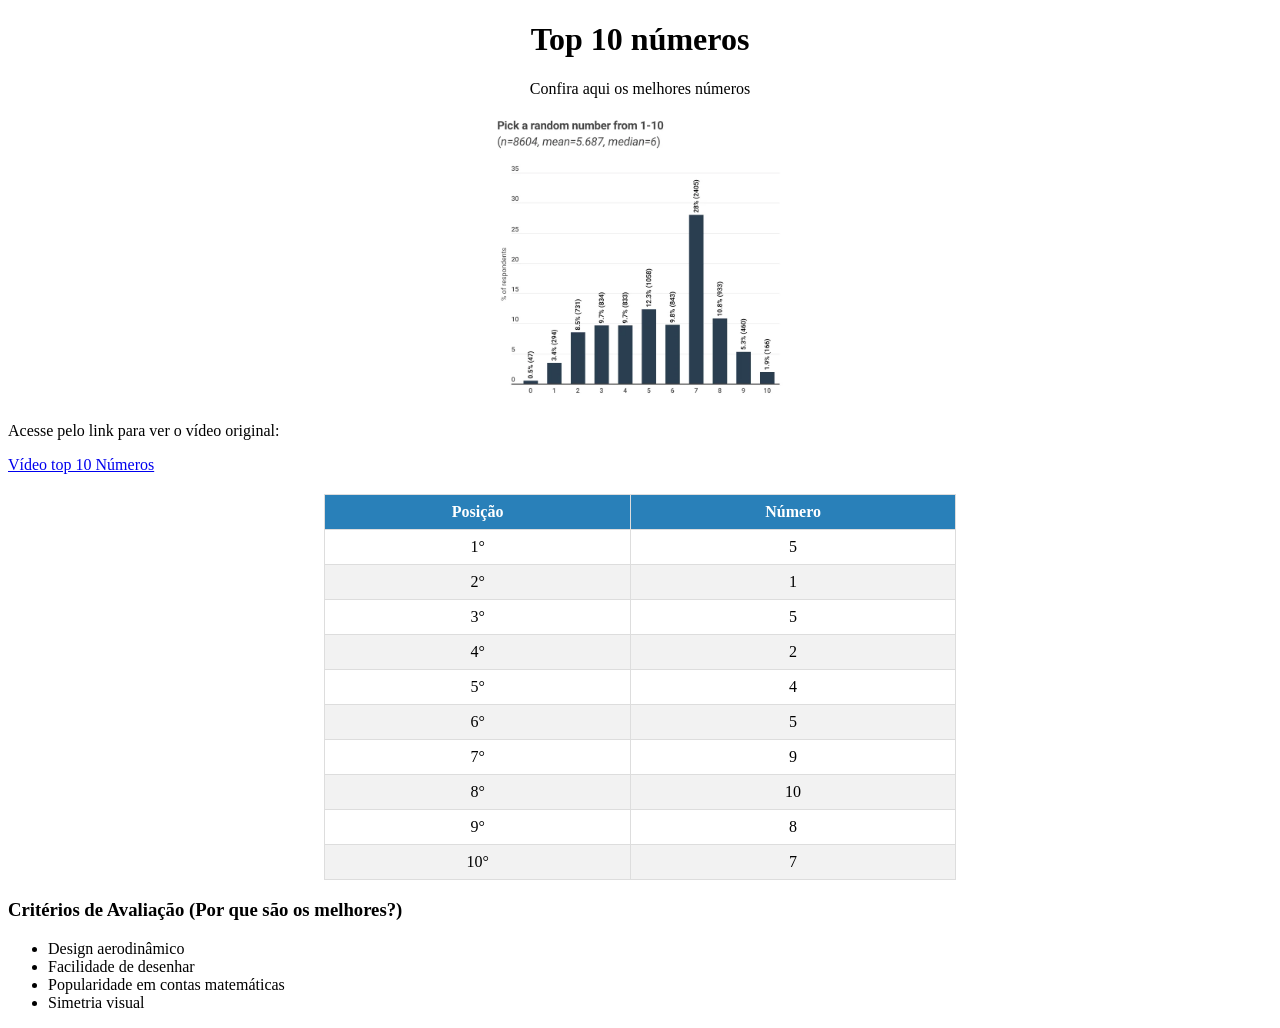
==== atividade1Web/index.html @ c866eee4 "first" ====
<!DOCTYPE html>
<html lang="en">
  <head>
    <meta charset="UTF-8">
    <meta name="viewport" content="width=device-width, initial-scale=1.0">
  <title>Atividade 1 Web</title>
<style>
  .body {
    text-align: center;
  }
  table {
    margin: 0 auto;
    border-collapse: collapse;
    width: 50%;
    margin-top: 20px;
    background-color: white;
  }
  th, td {
    border: 1px solid #ddd;
    padding: 8px;
    text-align: center;
  }
  th {
    background-color: #2980b9; 
    color: white;
  }
  tr:nth-child(even) {
    background-color: #f2f2f2; 
  }
</style>
</head>
<body>

<div class="body">
    <h1>Top 10 números</h1>
    <p>Confira aqui os melhores números</p>
    <img src="assets\topimagens.jpeg" alt="Imagem de Números" class="image" width="300">
</div>

<div>
    <p>Acesse pelo link para ver o vídeo original:</p>
    <a href="https://youtu.be/oapbSuUR65g?si=wjtFYexjU6cAQav6" class="link" target="_blank">Vídeo top 10 Números</a>
</div>  

<div>
  <table>
    <thead>
      <tr>
        <th>Posição</th>
        <th>Número</th>
      </tr>
    </thead>
    <tbody>
      <tr>
        <td>1°</td>
        <td>5</td>
      </tr> <tr>
        <td>2°</td>
        <td>1</td>
      </tr>
      <tr>
        <td>3°</td>
        <td>5</td>
      </tr>
      <tr>
        <td>4°</td>
        <td>2</td>
      </tr>
      <tr>
        <td>5°</td>
        <td>4</td>
      </tr>
      <tr>
        <td>6°</td>
        <td>5</td>
      </tr>
      <tr>
        <td>7°</td>
        <td>9</td>
      </tr>
      <tr>
        <td>8°</td>
        <td>10</td>
      </tr>
      <tr>
        <td>9°</td>
        <td>8</td>
      </tr>
      <tr>
        <td>10°</td>
        <td>7</td>
      </tr>
    </tbody>
  </table>
</div>

<div>
    <h3>Critérios de Avaliação (Por que são os melhores?)</h3>
    <ul style="text-align: left;"">
        <li>Design aerodinâmico</li>
        <li>Facilidade de desenhar</li>
        <li>Popularidade em contas matemáticas</li>
        <li>Simetria visual</li>
    </ul>
</div>

</body>
</html>
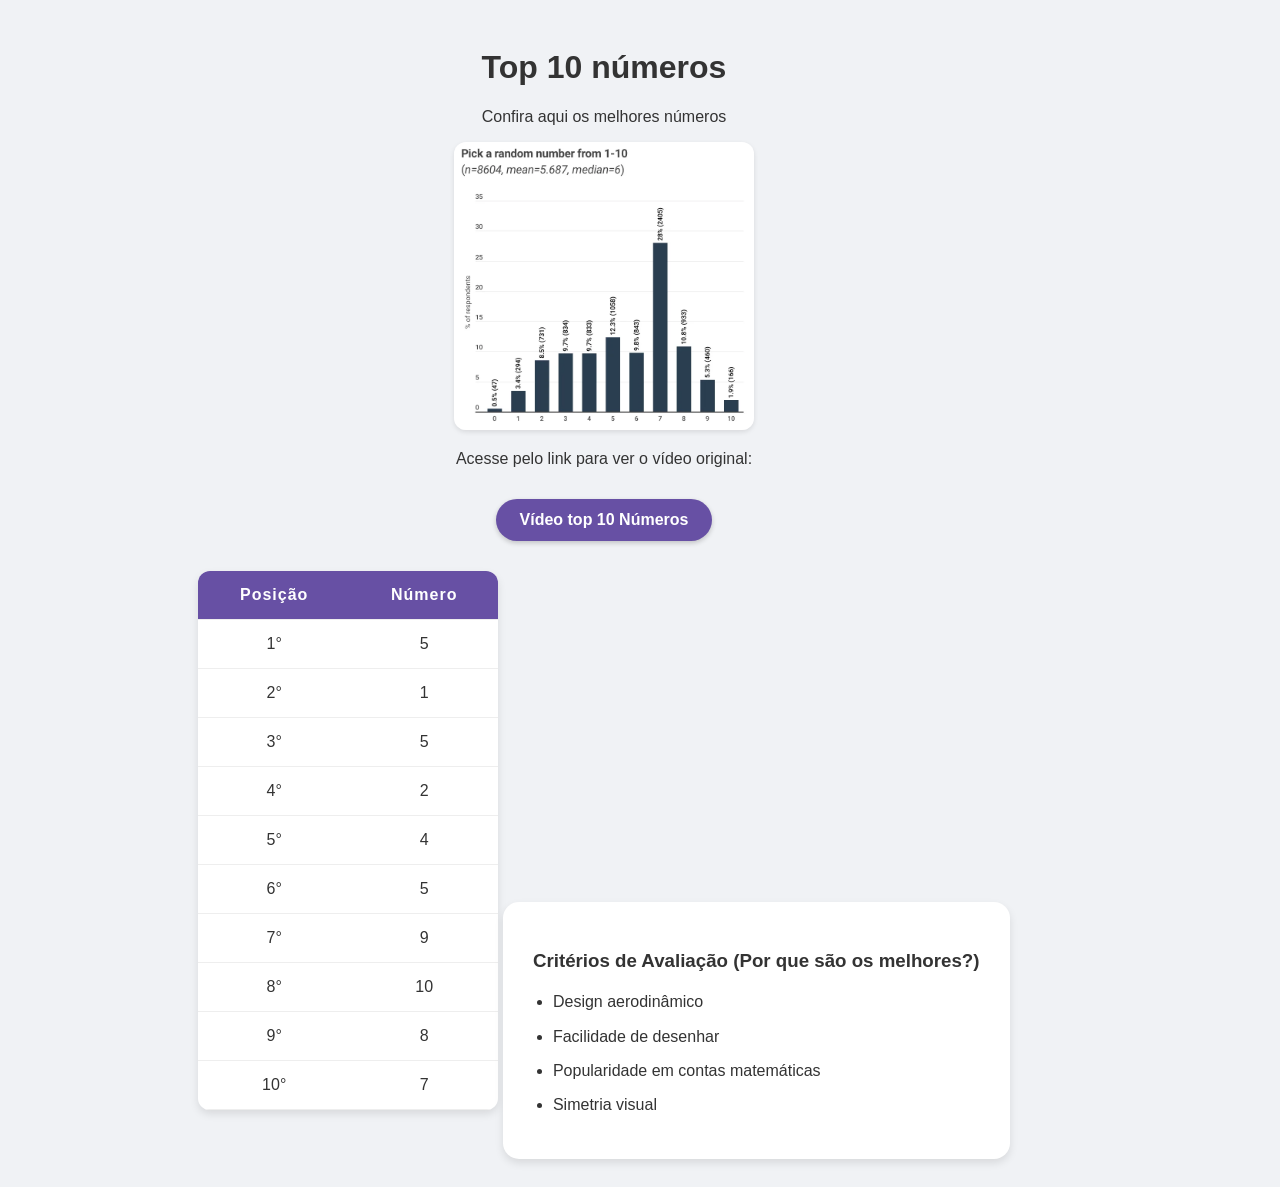
==== commit 9447ea1b: "create - style.css" ====
--- a/atividade1Web/index.html
+++ b/atividade1Web/index.html
@@ -4,30 +4,8 @@
     <meta charset="UTF-8">
     <meta name="viewport" content="width=device-width, initial-scale=1.0">
   <title>Atividade 1 Web</title>
-<style>
-  .body {
-    text-align: center;
-  }
-  table {
-    margin: 0 auto;
-    border-collapse: collapse;
-    width: 50%;
-    margin-top: 20px;
-    background-color: white;
-  }
-  th, td {
-    border: 1px solid #ddd;
-    padding: 8px;
-    text-align: center;
-  }
-  th {
-    background-color: #2980b9; 
-    color: white;
-  }
-  tr:nth-child(even) {
-    background-color: #f2f2f2; 
-  }
-</style>
+
+    <link rel="stylesheet" href="style.css">
 </head>
 <body>
 
@@ -42,7 +20,7 @@
     <a href="https://youtu.be/oapbSuUR65g?si=wjtFYexjU6cAQav6" class="link" target="_blank">Vídeo top 10 Números</a>
 </div>  
 
-<div>
+<div class="tabela">
   <table>
     <thead>
       <tr>
@@ -94,7 +72,7 @@
   </table>
 </div>
 
-<div>
+<div class="criterios">
     <h3>Critérios de Avaliação (Por que são os melhores?)</h3>
     <ul style="text-align: left;"">
         <li>Design aerodinâmico</li>
--- a/atividade1Web/style.css
+++ b/atividade1Web/style.css
@@ -0,0 +1,107 @@
+body {
+  width: 90%;
+  font-family: 'Segoe UI', Tahoma, Geneva, Verdana, sans-serif; 
+  background-color: #f0f2f5;
+  color: #333333;
+  text-align: center;
+  padding: 20px;
+}
+
+@keyframes surgirSuave {
+  from {
+    opacity: 0; 
+    transform: translateY(20px); 
+  }
+  to {
+    opacity: 1; 
+    transform: translateY(0);
+  }
+}
+
+div {
+  animation: surgirSuave 0.8s ease-out;
+}
+.image {
+  border-radius: 12px; 
+  box-shadow: 0 2px 5px rgba(0,0,0,0.1); 
+  transition: all 0.3s ease; 
+}
+.image:hover {
+  transform: scale(1.03) translateY(-3px); 
+  box-shadow: 0 8px 15px rgba(0,0,0,0.2); 
+}
+.link {
+  background-color: #6750A4; 
+  color: white;
+  text-decoration: none;
+  padding: 12px 24px; 
+  border-radius: 50px; 
+  display: inline-block;
+  margin-top: 15px;
+  font-weight: bold;
+  box-shadow: 0 2px 5px rgba(0,0,0,0.2);
+  transition: all 0.3s ease;
+}
+
+.link:hover {
+  background-color: #7c66b5; 
+  transform: translateY(-3px); 
+  box-shadow: 0 6px 12px rgba(0,0,0,0.3);
+}
+
+.tabela {
+  display: inline-block;
+  margin-top: 30px;
+  border-radius: 12px;
+  overflow: hidden;
+  box-shadow: 0 4px 8px rgba(0, 0, 0, 0.1); 
+}
+
+table {
+  border-collapse: collapse;
+  width: 300px;
+  background-color: white;
+}
+
+th, td {
+  padding: 15px;
+  border-bottom: 1px solid #eee;
+}
+
+th {
+  background-color: #6750A4;
+  color: white;
+  letter-spacing: 1px;
+}
+
+tr {
+  transition: background-color 0.2s ease;
+}
+tr:hover {
+  background-color: #f0ebf8;
+}
+div:last-child {
+  display: inline-block;
+  margin-top: 30px;
+  background-color: white;
+  padding: 30px;
+  border-radius: 16px;
+  box-shadow: 0 4px 8px rgba(0, 0, 0, 0.1);
+  text-align: left; 
+}
+
+.criterios {
+  justify-content: center;
+  background-color: white;
+  border-radius: 20px;
+}
+
+ul {
+  margin: 0;
+  padding-left: 20px;
+}
+
+li {
+  margin-bottom: 12px;
+  line-height: 1.4;
+}
